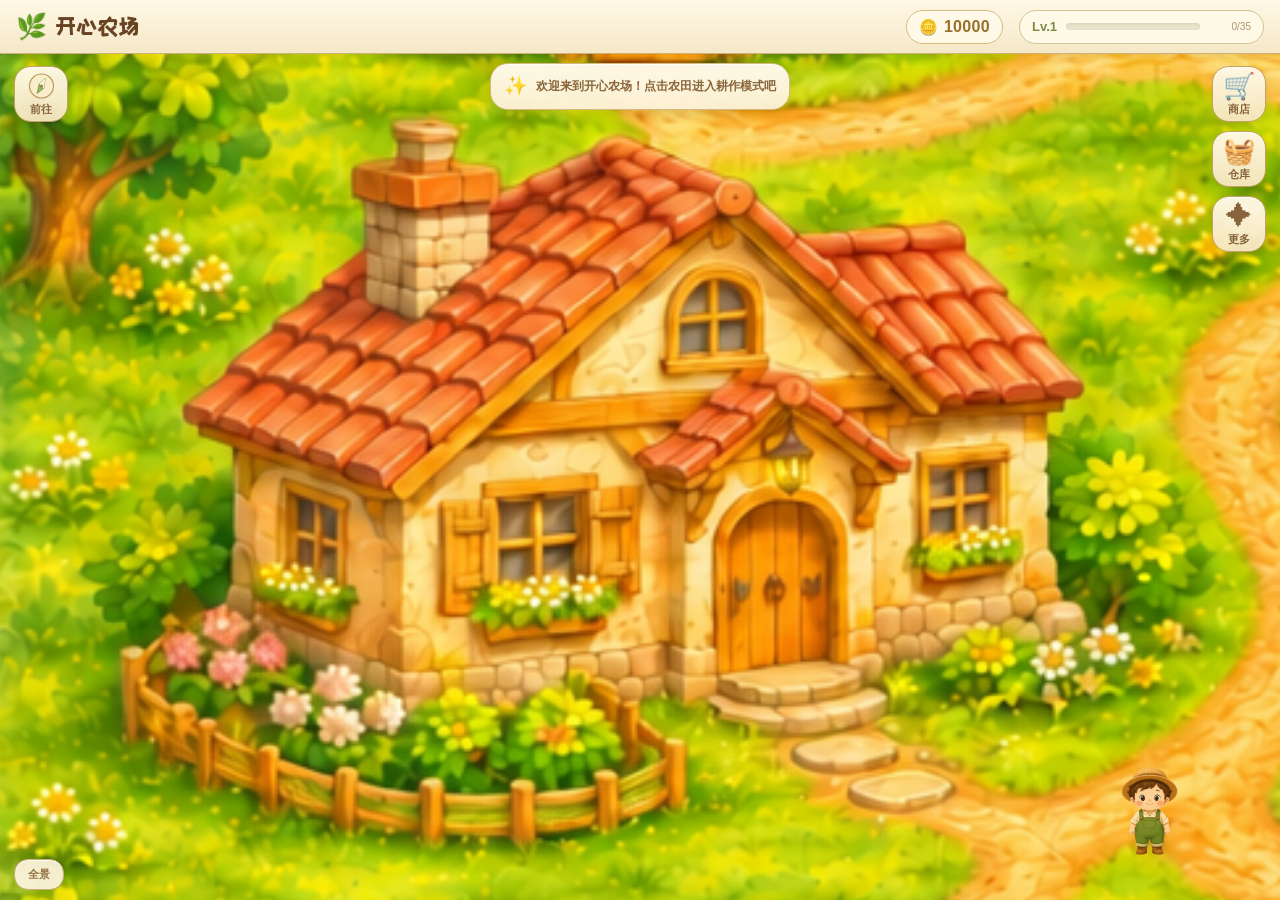
==== preview/storybook/index.html @ 8a4240bd "Add independent storybook farm preview" ====
<!DOCTYPE html>
<html lang="zh-CN">
<head>
  <script>const previewURL=new URL(location.href);previewURL.searchParams.set('scene','storybook');history.replaceState(null,'',previewURL);</script>
  <meta charset="UTF-8">
  <meta name="viewport" content="width=device-width, initial-scale=1, maximum-scale=1, user-scalable=no, viewport-fit=cover">
  <meta name="format-detection" content="telephone=no">
  <meta name="apple-mobile-web-app-capable" content="yes">
  <meta name="apple-mobile-web-app-status-bar-style" content="black-translucent">
  <meta name="description" content="开心农场：种地、收获、卖钱、升级的 H5 小游戏">
  <title>开心农场</title>
  <link rel="icon" href="data:image/svg+xml,%3Csvg xmlns='http://www.w3.org/2000/svg' viewBox='0 0 100 100'%3E%3Ctext y='.9em' font-size='90'%3E🌾%3C/text%3E%3C/svg%3E">
  <link rel="stylesheet" href="https://fonts.googleapis.com/css2?family=ZCOOL+KuaiLe&display=swap">
  <link rel="stylesheet" href="css/style.css">
  <link rel="stylesheet" href="css/natural-dialogs.css">
  <link rel="stylesheet" href="css/natural-commerce.css">
  <link rel="stylesheet" href="css/natural-chrome.css">
</head>
<body>
  <div id="loading-screen" class="loading-screen" role="status" aria-label="农场加载中">
    <div class="loading-sun" aria-hidden="true">☀️</div>
    <div class="loading-card">
      <div class="loading-wheat" aria-hidden="true">🌾</div>
      <h1>开心农场</h1>
      <p>种下小小期待，收获满满快乐</p>
      <div class="loading-track"><div id="loading-progress"></div></div>
      <span>正在唤醒农场…</span>
    </div>
  </div>
  <div id="app" inert aria-hidden="true">
    <header class="hud" role="banner">
      <strong class="hud-title">开心农场</strong>
      <div class="hud-coins" title="金币">
        <span class="coin-icon" aria-hidden="true">🪙</span>
        <span id="hud-coins">0</span>
      </div>
      <div class="hud-xp" title="等级与经验">
        <span id="hud-level">Lv.1</span>
        <div class="xp-bar" aria-hidden="true">
          <div id="hud-xp-fill" class="xp-fill"></div>
        </div>
        <span id="hud-xp-text">0/35</span>
      </div>
    </header>

    <main id="stage" class="stage">
      <canvas id="farm-canvas" width="390" height="520">你的浏览器不支持 Canvas，请换一个现代浏览器。</canvas>
      <div id="seed-tray" class="seed-tray" aria-label="种子托盘"></div>
    </main>

    <nav class="zone-actions" aria-label="区域跳转">
      <button class="zone-jump" data-zone="market" aria-label="前往集市">🧺<span>集市</span></button>
      <button class="zone-jump" data-zone="house" aria-label="前往小屋">🏠<span>小屋</span></button>
      <button class="zone-jump" data-zone="mill" aria-label="前往加工厂">⚙️<span>加工厂</span></button>
      <button class="zone-jump" data-zone="farm" aria-label="前往农田">🌾<span>农田</span></button>
      <button class="zone-jump" data-zone="pond" aria-label="前往鱼塘">🐟<span>鱼塘</span></button>
      <button class="zone-jump" data-zone="pig" aria-label="前往猪圈">🐷<span>猪圈</span></button>
      <button class="zone-jump" data-zone="cow" aria-label="前往牛棚">🐮<span>牛棚</span></button>
      <button class="zone-jump" data-zone="chicken" aria-label="前往鸡舍">🐔<span>鸡舍</span></button>
      <button class="zone-jump" data-zone="sheep" aria-label="前往羊圈">🐑<span>羊圈</span></button>
    </nav>
    <nav class="side-actions" aria-label="农场功能">
      <button type="button" class="tab" data-tab="shop" aria-label="商店">🛒<span>商店</span></button>
      <button type="button" id="warehouse-button" class="tab" data-tab="bag" aria-label="仓库">🎒<span>仓库</span></button>
      <button type="button" class="tab" data-tab="more" aria-label="更多">✨<span>更多</span></button>
    </nav>

    <section id="panel-shop" class="sheet hidden" role="dialog" aria-label="商店">
      <header class="sheet-head">
        <h2>🛒 商店</h2>
        <p>购买种子、幼畜鱼苗和饲料</p>
        <button type="button" class="sheet-close" aria-label="关闭面板">×</button>
      </header>
      <nav class="shop-tabs" aria-label="商店分类"><button data-shop-tab="seeds">种子</button><button data-shop-tab="animals">动物</button><button data-shop-tab="feed">饲料</button></nav>
      <div id="shop-list" class="card-list"></div>
    </section>

    <section id="panel-bag" class="sheet hidden" role="dialog" aria-label="仓库">
      <header class="sheet-head">
        <h2>🎒 仓库</h2>
        <p>保存收获，前往集市交易</p>
        <button type="button" class="sheet-close" aria-label="关闭面板">×</button>
      </header>
      <div class="sheet-body"><p id="bag-empty" class="empty-hint">仓库暂无产品，去农田、围栏或鱼塘收获吧</p>
      <div id="bag-list" class="card-list"></div></div>
    </section>

    <section id="panel-more" class="sheet hidden" role="dialog" aria-label="更多">
      <header class="sheet-head">
        <h2>✨ 更多</h2>
        <p>农场会一点点长大</p>
        <button type="button" class="sheet-close" aria-label="关闭面板">×</button>
      </header>
      <div class="sheet-body"><div class="more-block">
        <h3>怎么玩</h3>
        <ol class="howto">
          <li>在商店购买种子和幼畜，仓库保存收获，集市出售产品。</li>
          <li>点击农田进入耕作模式，再点地块种植或收获；点击田外退出并行走。</li>
          <li>作物按真实时间生长，关掉页面也会继续成熟。</li>
          <li>成熟后点击地块收获，前往集市卖给客人换金币。</li>
          <li>收获获得经验，升级后逐步解锁更多作物。</li>
          <li>购买幼畜或鱼苗，点击对应院落，在面板中放入。</li>
          <li>点击院落气泡里的「喂饲料」，喂食后开始计时，离线继续。</li>
          <li>就绪后在气泡中收获；羊可反复剪毛，小鸡可反复产蛋，每轮重新喂食。「收羊肉」「收鸡肉」会移除对应动物。</li>
          <li>饲料可购买，也可用仓库小麦×2或玉米×1制作。左侧按钮可快捷跳转。</li>
        </ol>
      </div>
      <div class="more-block">
        <h3>即将推出：建筑</h3>
        <ul id="coming-buildings" class="coming-list"></ul>
      </div>
      <div class="more-block">
        <h3>即将推出：交易</h3>
        <p id="coming-trade" class="coming-text"></p>
      </div>
      <div class="more-block danger-block">
        <h3>存档</h3>
        <p class="coming-text">进度会自动保存在本机浏览器中。重新开始会清空当前进度。</p>
        <button type="button" id="btn-reset" class="btn btn-danger">重新开始</button>
        <p id="version-label" class="version">版本 1.0 · MVP</p>
      </div>
      </div>
    </section>

    <div id="panel-animal" class="animal-overlay" hidden role="dialog" aria-modal="true" aria-labelledby="animal-title">
      <section class="animal-panel">
        <header class="animal-head"><h2 id="animal-title"></h2><button id="animal-buy" class="pill-primary">购买</button><button id="btn-close-animal" class="sheet-close" type="button" aria-label="关闭动物面板">×</button><p id="animal-inventory"></p></header>
        <div id="animal-slots"></div>
      </section>
    </div>
    <div id="toasts" class="toasts" aria-live="polite"></div>

    <div id="panel-mill" class="modal hidden" role="dialog" aria-modal="true" aria-label="饲料加工厂">
      <div class="modal-card">
        <header class="mill-head"><h2>⚙️ 饲料加工厂</h2><button type="button" id="btn-close-mill" class="sheet-close" aria-label="关闭加工厂">×</button>
        <p id="mill-inventory"></p></header><div class="mill-body">
        <div class="recipe-row"><div data-recipe="wheat"></div><button type="button" class="pill-primary" data-mill-material="wheat">制作</button></div>
        <div class="recipe-row"><div data-recipe="corn"></div><button type="button" class="pill-primary" data-mill-material="corn">制作</button></div>
        </div>
      </div>
    </div>
    <div id="modal-levelup" class="modal hidden" role="dialog" aria-modal="true" aria-label="升级">
      <div class="modal-card">
        <div class="levelup-emoji" aria-hidden="true">🎉</div>
        <h2>升级啦！</h2>
        <p class="levelup-level">到达 2 级</p>
        <p class="levelup-unlock"></p>
        <button type="button" id="btn-close-levelup" class="btn btn-buy">继续经营</button>
      </div>
    </div>
  </div>
  <script type="module" src="src/main.js"></script>
</body>
</html>
---- preview/storybook/css/style.css ----
:root {
  --ink: #2a2418;
  --ink-soft: #5c5140;
  --paper: #fff8ec;
  --paper-2: #f3e6cf;
  --wood: #c9a06c;
  --leaf: #2f8f46;
  --leaf-dark: #1f6a32;
  --gold: #f0c43c;
  --gold-deep: #c48a14;
  --sky: #7ec8e8;
  --danger: #c44732;
  --shadow: 0 8px 24px rgba(40, 28, 8, 0.18);
  --hud-h: 34px;
  --tray-h: 0px;
  --safe-top: env(safe-area-inset-top, 0px);
  --safe-bottom: env(safe-area-inset-bottom, 0px);
  --font: "Noto Sans CJK SC", "PingFang SC", "Hiragino Sans GB", "Microsoft YaHei", "Noto Sans SC", sans-serif;
}

* {
  box-sizing: border-box;
  -webkit-tap-highlight-color: transparent;
  -webkit-touch-callout: none;
}

html, body {
  margin: 0;
  padding: 0;
  width: 100%;
  height: 100dvh;
  overflow: hidden;
  background: #4a8c36;
  color: var(--ink);
  font-family: var(--font);
  font-size: 16px;
  user-select: none;
  -webkit-user-select: none;
  touch-action: manipulation;
  text-size-adjust: 100%;
  -webkit-text-size-adjust: 100%;
}
#app{
  position: fixed;
  left: 0;
  top: 0;
  display: flex;
  flex-direction: column;
  width: 100vw;
  height: 100dvh;
  margin: 0;
  transform-origin: 0 0;
  background: #5fa145;
  overflow: hidden;
  --safe-top: 0px;
  --safe-bottom: 0px;
  --tray-h: 0px;
}

.hud{
  position: relative;
  z-index: 5;
  display: flex;
  align-items: center;
  justify-content: space-between;
  gap: 12px;
  min-height: var(--hud-h);
  background: linear-gradient(180deg, #246b32 0%, #2f8a40 100%);
  color: #fff;
  box-shadow: 0 4px 12px rgba(0, 0, 0, 0.18);
  flex: 0 0 var(--hud-h);
  padding: 8px 18px;
}


.hud-coins {
  display: flex;
  align-items: center;
  gap: 6px;
  background: rgba(0, 0, 0, 0.18);
  border: 1px solid rgba(255, 220, 120, 0.35);
  border-radius: 999px;
  padding: 4px 12px 4px 6px;
  font-weight: 800;
  font-size: 16px;
  letter-spacing: 0.02em;
}

.coin-icon {
  font-size: 18px;
  filter: drop-shadow(0 1px 0 rgba(0, 0, 0, 0.2));
}
.hud-xp{
  flex: 1;
  display: flex;
  align-items: center;
  gap: 8px;
  min-width: 0;
  max-width: 360px;
}


#hud-level {
  font-weight: 800;
  font-size: 14px;
  white-space: nowrap;
}

.xp-bar {
  flex: 1;
  height: 10px;
  background: rgba(0, 0, 0, 0.28);
  border-radius: 999px;
  overflow: hidden;
  min-width: 48px;
}

.xp-fill {
  height: 100%;
  width: 0%;
  background: linear-gradient(90deg, #ffe56a, #f0c43c);
  border-radius: 999px;
  transition: width 0.25s ease;
}

#hud-xp-text {
  font-size: 11px;
  opacity: 0.92;
  white-space: nowrap;
  min-width: 42px;
  text-align: right;
}
.stage{
  position: relative;
  flex: 1;
  display: flex;
  flex-direction: column;
  min-height: 0;
  background: #6bb24a;
  min-width: 0;
}


.stage.is-dimmed canvas {
  filter: brightness(0.72);
}
#farm-canvas{
  flex: 1;
  min-height: 0;
  height: 0;
  display: block;
  touch-action: none;
  margin-left: 0;
  width: 100%;
}




.tray-hint {
  margin: auto;
  color: #fff4d8;
  font-size: 13px;
  font-weight: 600;
}



.seed-chip:active {
  transform: translateY(1px);
  box-shadow: 0 1px 0 #8a5a28;
}



.seed-emoji {
  font-size: 22px;
  line-height: 1;
}
.seed-name {
  font-size: 12px;
  font-weight: 700;
}
.side-actions{
  position: absolute;
  display: flex;
  flex-direction: column;
  z-index: 6;
  top: calc(var(--hud-h) + 12px);
  right: 14px;
  gap: 10px;
}

.tab{
  appearance: none;
  border-radius: 50%;
  border: 2px solid #fff0c5;
  background: linear-gradient(#fff9df, #e7c58a);
  color: #654323;
  box-shadow: 0 3px 0 #8e6238, 0 5px 12px #355b3533;
  display: flex;
  flex-direction: column;
  align-items: center;
  justify-content: center;
  font: 23px var(--font);
  cursor: pointer;
  width: 52px;
  height: 52px;
}

.tab span {
  font-size: 11px;
  font-weight: 800;
}
.tab.is-active {
  background: transparent;
  color: #ffe47b;
}
.tab:active {
  transform: translateY(2px);
}
.sheet-close {
  float: right;
  width: 40px;
  height: 40px;
  border: 0;
  border-radius: 50%;
  background: #eadbc1;
  color: #654323;
  font-size: 28px;
  cursor: pointer;
}



.sheet.hidden,
.modal.hidden {
  display: none;
}

.sheet-head h2 {
  margin: 0 0 4px;
  font-size: 20px;
}

.sheet-head p {
  margin: 0 0 14px;
  color: var(--ink-soft);
  font-size: 13px;
}
.card-list{
  flex-direction: column;
  gap: 10px;
  display: grid;
  grid-template-columns: repeat(auto-fit, minmax(300px, 1fr));
  align-items: start;
}


.card {
  display: grid;
  grid-template-columns: 52px 1fr auto;
  gap: 10px;
  align-items: center;
  background: #fff4dc;
  border-radius: 16px;
  padding: 10px 12px;
  box-shadow: inset 0 1px 0 #fff8e8, 0 2px 0 #e6d2ae;
  border: 1px solid #e4c58a;
}

.card.is-locked {
  opacity: 0.72;
  filter: grayscale(0.35);
}

.card-emoji {
  width: 52px;
  height: 52px;
  border-radius: 14px;
  background: #f6ead4;
  display: flex;
  align-items: center;
  justify-content: center;
  font-size: 28px;
}

.card-body h3 {
  margin: 0 0 4px;
  font-size: 16px;
}

.card-body .meta,
.card-body .owned,
.card-body .lock {
  margin: 0;
  font-size: 12px;
  color: var(--ink-soft);
  line-height: 1.4;
}

.card-body .lock {
  color: var(--danger);
  margin-top: 2px;
}

.btn {
  appearance: none;
  border: 0;
  font-family: inherit;
  font-weight: 800;
  font-size: 13px;
  border-radius: 999px;
  padding: 8px 14px;
  cursor: pointer;
  color: #fff;
}

.btn:disabled {
  cursor: not-allowed;
  opacity: 0.55;
}

.btn-buy {
  background: var(--leaf);
  box-shadow: 0 2px 0 var(--leaf-dark);
}

.btn-buy:active:not(:disabled) {
  transform: translateY(1px);
  box-shadow: 0 1px 0 var(--leaf-dark);
}

.btn-col {
  display: flex;
  flex-direction: column;
  gap: 6px;
}

.btn-sell {
  background: #d9892a;
  box-shadow: 0 2px 0 #a8651c;
}

.btn-sell-all {
  background: var(--leaf);
  box-shadow: 0 2px 0 var(--leaf-dark);
}

.btn-danger {
  background: var(--danger);
  box-shadow: 0 2px 0 #8a2e20;
  padding: 10px 18px;
}

.empty-hint {
  text-align: center;
  color: var(--ink-soft);
  padding: 24px 8px;
}

.more-block {
  background: #fff;
  border-radius: 16px;
  padding: 14px;
  margin-bottom: 12px;
  border: 1px solid #f0e0c4;
}

.more-block h3 {
  margin: 0 0 8px;
  font-size: 15px;
}

.howto {
  margin: 0;
  padding-left: 18px;
  color: var(--ink-soft);
  font-size: 13px;
  line-height: 1.65;
}

.coming-list {
  list-style: none;
  margin: 0;
  padding: 0;
  display: flex;
  flex-direction: column;
  gap: 8px;
}

.coming-list li {
  display: flex;
  gap: 10px;
  align-items: flex-start;
  font-size: 13px;
}

.coming-list li span {
  font-size: 22px;
  width: 32px;
  text-align: center;
}

.coming-list small,
.coming-text {
  display: block;
  color: var(--ink-soft);
  font-size: 12px;
  line-height: 1.5;
}

.coming-list strong {
  display: block;
  font-size: 13px;
}

.version {
  margin: 10px 0 0;
  font-size: 11px;
  color: #8a7b66;
}

.modal {
  position: absolute;
  inset: 0;
  z-index: 30;
  background: rgba(20, 16, 8, 0.46);
  display: flex;
  align-items: center;
  justify-content: center;
  padding: 24px;
}

.modal-card {
  background: var(--paper);
  border-radius: 22px;
  padding: 24px 20px 20px;
  width: min(320px, 100%);
  text-align: center;
  box-shadow: var(--shadow);
}

.levelup-emoji {
  font-size: 42px;
}
.modal-card h2 {
  margin: 8px 0 4px;
}
.levelup-level {
  margin: 0;
  font-weight: 800;
  color: var(--leaf-dark);
}
.levelup-unlock {
  margin: 8px 0 16px;
  color: var(--ink-soft);
  font-size: 13px;
}
.modal-card .btn {
  width: 100%;
  padding: 12px;
  font-size: 15px;
}

/* 木质托盘与奶油色种子槽 */



.seed-chip.is-empty {
  background: linear-gradient(#dfc79f, #c9ac7f);
  border-color: #b88d59;
}
.seed-chip.is-empty .seed-emoji {
  opacity: .48;
  filter: grayscale(.5);
}
.toasts{
  position: absolute;
  z-index: 20;
  display: flex;
  flex-direction: column;
  align-items: center;
  gap: 8px;
  pointer-events: none;
  padding: 0;
  top: calc(var(--hud-h) + 12px);
  right: 100px;
  left: 110px;
}

.toast {
  opacity: 0;
  transition: opacity .2s ease, transform .2s ease;
  font-size: 13px;
  font-weight: 600;
  text-align: center;
  display: flex;
  align-items: center;
  gap: 8px;
  max-width: 100%;
  border: 2px solid #d2a56b;
  border-radius: 12px;
  background: linear-gradient(#fff9e6, #f4dfb4);
  color: #654323;
  padding: 10px 12px;
  line-height: 1.5;
  box-shadow: inset 0 1px #fff, 0 3px 0 #956638, 0 5px 14px #4d482833;
  transform: translateY(-12px) scale(.96);
}
.toast-icon {
  font-size: 21px;
  flex-shrink: 0;
}
.toast.show {
  opacity: 1;
  transform: translateY(0) scale(1);
}
#app[aria-hidden="true"] {
  visibility: hidden;
}
.loading-screen {
  position: fixed;
  inset: 0;
  z-index: 1000;
  display: flex;
  align-items: center;
  justify-content: center;
  overflow: hidden;
  background: radial-gradient(ellipse at 50% 35%, #d7e9ab, #89b86a);
  color: #704a28;
  transition: opacity .32s ease;
}
.loading-screen::after {
  content: '';
  position: absolute;
  width: 140%;
  height: 35%;
  bottom: -12%;
  border-radius: 50%;
  background: #6e9e54;
}
.loading-sun {
  position: absolute;
  top: 12%;
  right: 18%;
  font-size: 64px;
}
.loading-card {
  z-index: 1;
  width: min(290px, 80vw);
  padding: 28px 24px;
  text-align: center;
  border: 3px solid #e3bf83;
  border-radius: 28px;
  background: linear-gradient(#fff9df, #efdab2);
  box-shadow: 0 6px 0 #a37744, 0 18px 36px #4a673433;
}
.loading-wheat {
  font-size: 64px;
}
.loading-card h1 {
  margin: 12px 0;
  font-size: 32px;
}
.loading-card p {
  font-size: 12px;
  margin-bottom: 24px;
}
.loading-card > span {
  font-size: 12px;
}
.loading-track {
  height: 14px;
  border: 2px solid #ba955f;
  border-radius: 20px;
  background: #d5bb8e;
  overflow: hidden;
  margin-bottom: 12px;
}
#loading-progress {
  width: 0%;
  height: 100%;
  border-radius: inherit;
  background: linear-gradient(#c7dc76, #83ad4d);
  transition: width .12s linear;
}
.loading-screen.is-leaving {
  opacity: 0;
  pointer-events: none;
}
.seed-tray{
  position: absolute;
  left: 0;
  right: 0;
  bottom: 0;
  z-index: 4;
  display: flex;
  align-items: stretch;
  -webkit-overflow-scrolling: touch;
  flex-shrink: 0;
  border-top: 4px solid #f0ce92;
  background: repeating-linear-gradient(3deg, transparent 0 23px, #85542d22 24px 25px), linear-gradient(#c99659, #a76c39);
  box-shadow: inset 0 2px #81502d, 0 -4px 16px #4f482833;
  scrollbar-width: thin;
  scrollbar-color: #f4d8a2 #a76c39;
  height: var(--tray-h);
  min-height: 0;
  padding: 0 16px;
  border: 0;
  gap: 12px;
  overflow-x: auto;
  overflow-y: hidden;
  touch-action: pan-x;
  transition: height .22s ease;
  visibility: hidden;
}

.seed-chip{
  appearance: none;
  border-radius: 14px;
  padding: 6px 10px;
  min-width: 86px;
  display: flex;
  flex-direction: column;
  align-items: center;
  justify-content: center;
  gap: 1px;
  font-family: inherit;
  cursor: pointer;
  border: 2px solid #e7c28c;
  background: linear-gradient(#fff9e6, #f1ddb7);
  color: #654323;
  box-shadow: 0 3px 0 #77502e, inset 0 1px #fff;
  flex-basis: 100px;
  flex: 0 0 100px;
  min-height: 64px;
}


.seed-chip.is-selected {
  transform: scale(1.06);
  border-color: #fff1a0;
  background: linear-gradient(#fff8c7, #f5d47f);
  box-shadow: 0 3px 0 #80572b, 0 0 0 2px #b48036;
}

.seed-count {
  font-size: 11px;
  color: #765632;
}
.sheet{
  position: absolute;
  z-index: 8;
  background: var(--paper);
  box-shadow: var(--shadow);
  overflow: auto;
  -webkit-overflow-scrolling: touch;
  border-radius: 20px;
  top: calc(var(--hud-h) + 8px);
  right: 84px;
  padding: 12px 16px;
  left: 64px;
  bottom: 8px;
}

@media (prefers-reduced-motion: reduce) { .toast, .loading-screen, #loading-progress {
  transition-duration: .01s;
} }
#app[data-rotated="true"] {
  transform: rotate(90deg);
}
.seed-chip.is-locked {
  opacity: .6;
  filter: grayscale(.5);
  cursor: default;
}
@media (max-height: 350px) and (orientation: landscape) {
  .side-actions {
  gap: 6px;
  top: calc(var(--hud-h) + 6px);
}
  .tab {
  width: 44px;
  height: 44px;
  font-size: 19px;
}
}
.zone-actions {
  position: absolute;
  left: 7px;
  top: calc(var(--hud-h) + 8px);
  bottom: calc(var(--tray-h) + 6px);
  display: flex;
  flex-direction: column;
  justify-content: flex-start;
  gap: 2px;
  overflow-y: auto;
  z-index: 6;
}
.zone-jump {
  width: 32px;
  height: 32px;
  min-height: 32px;
  padding: 0;
  flex-shrink: 0;
  border: 2px solid #fff0c5;
  border-radius: 50%;
  background: linear-gradient(#fff9df,#dfb77c);
  color: #654323;
  box-shadow: 0 3px #8e6238;
  font-size: 14px;
  cursor: pointer;
  display: flex;
  flex-direction: column;
  justify-content: center;
  align-items: center;
}
.zone-jump span {
  font: 800 8px var(--font);
  white-space: nowrap;
}
.shop-section {
  grid-column: 1/-1;
  margin: 8px 0 0;
  color: #79502d;
}


.hud-title{
  font-family: "ZCOOL KuaiLe", "KaiTi", "STKaiti", var(--font);
  font-size: 25px;
  white-space: nowrap;
  color: #fff1bb;
  text-shadow: 0 2px #185428;
  flex-shrink: 0;
}

#app.tray-open{
  --tray-h: 88px;
}

#app.tray-open .seed-tray{
  padding: 8px 16px 10px;
  visibility: visible;
}

.tab{
  border: 0;
  border-radius: 0;
  background: transparent;
  box-shadow: none;
  color: #fffbe3;
  filter: drop-shadow(0 2px 2px #3f583c);
  text-shadow: 0 1px 3px #345029;
  min-height: 36px;
}

.zone-actions, .side-actions{
  background: transparent;
}

.chrome-hidden .zone-actions, .chrome-hidden .side-actions{
  visibility: hidden;
  pointer-events: none;
}

.zone-jump:active, .tab:active{
  transform: translateY(2px) scale(.95);
}

/* The mill uses the existing parchment modal, with room for short screens. */
#panel-mill .modal-card { max-height: 100%; overflow-y: auto; padding: 12px 20px; }
#panel-mill p { margin: 8px 0; font-size: 13px; }
#panel-mill .btn { padding: 8px; }
#btn-close-mill { margin-top: 10px; }
.mill-open .toasts { z-index: 31; }

#panel-mill .btn-buy:disabled { opacity: 0.42; background: #c5d4b3; box-shadow: none; }

.hud { padding: 3px 12px; gap: 10px; }
.hud-title { font-size: 19px; }
.hud-coins { padding: 2px 8px; font-size: 13px; }
.coin-icon { font-size: 15px; }
#hud-level { font-size: 12px; }
.xp-bar { height: 7px; }
#hud-xp-text { font-size: 10px; }
.seed-tray { left: 50%; right: auto; transform: translateX(-50%); width: min(calc(100% - 148px), 680px); border-radius: 12px 12px 0 0; align-items: center; }
#app.tray-open { --tray-h: 72px; }
#app.tray-open .seed-tray { padding: 5px 10px; gap: 8px; }
.seed-chip { min-height: 56px; flex: 0 0 70px; min-width: 70px; padding: 3px 6px; }
.animal-overlay { position: absolute; inset: 0; z-index: 25; background: #25351d88; display: flex; align-items: center; justify-content: center; padding: 6px 56px; }
.animal-overlay[hidden] { display: none; }
@font-face { font-family: FarmSign; src: url('../assets/fonts/sign-serif.woff2') format('woff2'); font-weight: 700; font-display: block; }
.animal-overlay:not([hidden]) ~ .toasts { z-index: 31; }
.seed-tray { justify-content: safe center; text-align: center; color: #fff6de; font-weight: 700; font-size: 14px; }
.zone-jump { height: 30px; min-height: 30px; }
.zone-actions { bottom: 5px; }
.animal-panel, #panel-mill .modal-card { position: relative; box-sizing: border-box; max-height: 100%; overflow: auto; border: 7px solid #946032; border-radius: 17px; background: linear-gradient(#fff3d2,#e8c998); padding: 10px 14px; color: #654323; box-shadow: inset 0 0 0 2px #d3a05e,0 6px 20px #263c2366; }
.animal-panel { width: min(700px,100%); }
.animal-panel h2, #panel-mill h2 { margin: 0 24px 6px; font-size: 18px; }
#animal-inventory, #mill-inventory { display: flex; flex-wrap: wrap; justify-content: center; gap: 12px; font-size: 12px; margin: 4px 0 8px; }
#animal-slots { display: grid; grid-template-columns: repeat(4,minmax(0,1fr)); gap: 8px; }
.animal-slot { text-align: center; border: 0; border-radius: 13px; background: linear-gradient(145deg,#fff9e9,#f5e4bf); box-shadow: 0 2px 5px #865c2925,inset 0 1px #fffdf4; padding: 7px 5px; min-width: 0; }
.animal-slot p { margin: 4px 0; font-size: 12px; }
.animal-slot small { display: block; font-size: 10px; margin: 5px 0; }
.animal-slot.is-locked { color: #a18a63; display: flex; flex-direction: column; justify-content: center; background: linear-gradient(145deg,#efe4cc,#e2d2b0); box-shadow: inset 0 0 0 1px #d9c7a2; }
.empty-cue { color: #ae9367; padding-top: 20px; }
.slot-sprite { width: 78px; height: 64px; object-fit: contain; display: block; margin: auto; }
.item-count { display: inline-flex; align-items: center; gap: 3px; white-space: nowrap; font-size: 12px; }
.item-count img { width: 23px; height: 23px; object-fit: contain; }
.slot-output { margin: 4px 0; }
.state-pill { display: inline-block; border-radius: 20px; padding: 3px 7px; font-size: 10px; white-space: nowrap; }
.state-pill.hungry { background: #efd1b9; color: #a35335; }
.state-pill.growing { background: #dce8c7; color: #557044; }
.state-pill.ready, .generous-badge { background: #ffe4a0; color: #946418; }
.growth-track { height: 8px; border-radius: 9px; overflow: hidden; background: #d9ccaa; margin: 5px 5px; }
.growth-track > div { height: 100%; border-radius: inherit; background: linear-gradient(90deg,#a4ca6c,#609c46); }
.pill-primary, .pill-secondary { display: inline-block; width: auto; border-radius: 24px; padding: 6px 12px; margin: 2px; font: 700 12px var(--font); cursor: pointer; }
.pill-primary { border: 0; background: linear-gradient(#7bb64a,#5a9a32); color: white; box-shadow: 0 2px 3px #4d70252b; }
.pill-secondary { border: 1px solid #c6a67a; background: #fff3d5; color: #86643e; }
.pill-primary:disabled, .pill-secondary:disabled { opacity: .38; filter: saturate(.35); box-shadow: none; cursor: default; }
/* Two complete livestock rows within the 390px landscape app. */
.animal-panel { padding: 6px 12px; }
.animal-panel h2 { line-height: 26px; margin-bottom: 2px; }
#animal-inventory { line-height: 24px; margin: 0 0 6px; }
#animal-slots:not(.market-slots) { grid-auto-rows: 140px; }
#animal-slots:not(.market-slots) .animal-slot { padding: 5px; line-height: 16px; }
#animal-slots:not(.market-slots) .slot-sprite { width: 72px; height: 54px; }
#animal-slots:not(.market-slots) .state-pill { display: table; margin: 0 auto; padding: 1px 7px; line-height: 16px; }
#animal-slots:not(.market-slots) .growth-track { height: 5px; margin: 2px 5px; }
#animal-slots:not(.market-slots) .slot-output { height: 22px; margin: 1px 0; line-height: 22px; }
.slot-output .item-count { vertical-align: top; line-height: 22px; }
.slot-output .item-count img { width: 20px; height: 20px; }
#animal-slots:not(.market-slots) button { padding: 3px 10px; margin: 1px 2px; line-height: 18px; vertical-align: top; }
#animal-slots:not(.market-slots) small { margin: 3px 0; line-height: 14px; }
#animal-slots:not(.market-slots) .empty-cue { padding-top: 16px; }
#animal-slots:not(.market-slots) .is-locked { display: grid; align-content: center; justify-items: center; gap: 4px; }
#animal-slots:not(.market-slots) .is-locked p { margin: 0; line-height: 20px; }
#animal-slots:not(.market-slots) .is-locked p:first-child { font-size: 24px; line-height: 30px; opacity: .65; }
#animal-slots.market-slots { grid-template-columns: repeat(3,minmax(0,1fr)); }
.customer-card { display: flex; flex-direction: column; align-items: center; overflow: visible; }
.customer-sprite { height: 150px; width: auto; max-width: 100%; object-fit: contain; display: block; margin: 6px auto 0; background: transparent; }
.speech-bubble { position: relative; padding: 8px 14px; border-radius: 14px; background: #fffaf0; box-shadow: 0 2px 5px #9d75442a; margin-bottom: 5px; }
.speech-bubble::after { content: ''; position: absolute; bottom: -7px; left: 45%; border: 7px solid transparent; border-top-color: #fffaf0; }
.generous-badge { display: block; border-radius: 20px; font-size: 11px; padding: 3px 7px; margin-bottom: 4px; }
#panel-mill .modal-card { width: min(420px,100%); }
.recipe-row, .recipe-row > div { display: flex; align-items: center; justify-content: space-between; gap: 12px; }
.recipe-row { border-radius: 12px; background: #fff5de; padding: 12px; margin: 8px 0; }
#btn-close-mill { margin-top: 8px; }
/* v14.1: shared parchment popup chrome. */
.sheet { display:flex; flex-direction:column; overflow:hidden; border:5px solid #946032; background:linear-gradient(#fff3d2,#e8c998); }
.sheet-head, .animal-head, .mill-head {
  flex:none; display:grid; grid-template-columns:1fr auto auto; align-items:center;
  column-gap:8px; row-gap:0; position:relative; min-height:36px; padding:0 0 4px;
}
.sheet-head h2, .animal-head h2, .mill-head h2 {
  grid-column:1; grid-row:1; margin:0; font-size:18px; line-height:28px; font-weight:700;
}
.sheet-head p, .animal-head p, .mill-head p, #animal-inventory, #mill-inventory {
  grid-column:1 / -1; grid-row:2; margin:0 0 2px; font-size:12px; line-height:18px;
}
.sheet-head .sheet-close, .animal-head .sheet-close, .mill-head .sheet-close {
  grid-column:3; grid-row:1; position:static; float:none; justify-self:end; margin:0;
}
#animal-buy { grid-column:2; grid-row:1; position:static; justify-self:end; align-self:center; padding:3px 12px; margin:0; }
#animal-buy[hidden] { display:none !important; }
.sheet-body,#shop-list { flex:1; min-height:0; overflow-y:auto; overscroll-behavior:contain; }
.shop-tabs { display:flex; gap:8px; flex:none; padding:2px 0 8px; }
.shop-tabs button { flex:1; border:1px solid #b68b50; border-radius:12px; background:#f8e4b7; color:#654323; padding:6px; }
.shop-tabs button[aria-selected="true"] { background:#cf9b53; color:#fff7e4; box-shadow:inset 0 1px 3px #7c512a55; }
.animal-panel,#panel-mill .modal-card { display:flex; flex-direction:column; overflow:hidden; }
#animal-slots,.mill-body { min-height:0; overflow-y:auto; }
#animal-slots:not(.market-slots) .animal-slot { position:relative; display:flex; flex-direction:column; align-items:center; }
.slot-actions { margin-top:auto; display:flex; align-items:center; justify-content:center; min-height:26px; flex:none; width:100%; }
#animal-slots:not(.market-slots) .slot-actions button { padding:3px 8px; }
.stock-picker { position:absolute; inset:4px; background:#fff0cd; z-index:2; display:flex; flex-direction:column; justify-content:center; gap:4px; }
#animal-slots.market-slots { display:flex; overflow-x:auto; overflow-y:hidden; touch-action:pan-x; gap:12px; padding:4px 2px 10px; }
.customer-card { position:relative; flex:0 0 174px; height:264px; box-sizing:border-box; }
.customer-card .speech-bubble { height:62px; box-sizing:border-box; width:100%; flex:none; white-space:nowrap; }
.customer-sprite { height:142px; width:130px; margin:4px auto; flex:none; }
.customer-card > button { margin-top:auto; }
.customer-card .generous-badge { position:absolute; top:122px; right:0; color:#825019; background:#ffe2a4; }
.toast { pointer-events:auto; }
.toast button { flex:none; border:1px solid #ad7c45; background:#f8dfaa; color:#654323; border-radius:9px; padding:6px 10px; }
#panel-mill .modal-card { max-height:100%; }
#animal-slots:not(.market-slots) .growth-track { width:calc(100% - 10px); flex:none; }
#animal-slots:not(.market-slots) .slot-sprite { flex:none; margin:0 auto; }
#animal-slots:not(.market-slots) .slot-output { flex:none; display:flex; align-items:center; justify-content:center; gap:4px; flex-wrap:wrap; }
.shop-tabs button[aria-selected="true"] { background:#cf9b53; color:#fff7e4; box-shadow:inset 0 1px 3px #7c512a55; }
.customer-card .speech-bubble > div { height:24px; overflow:hidden; text-overflow:ellipsis; white-space:nowrap; }
.card-action { justify-self:end; align-self:center; min-width:68px; padding:5px 12px; border-radius:999px; }
.price-row { display:flex; align-items:center; gap:12px; }
.meta-sep { color:#7a6550; }
.coin-price { display:inline-flex; align-items:center; gap:4px; font-weight:700; color:#7a4e1e; }
.coin-price .coin-icon { font-size:14px; line-height:1; }
.item-count { display:inline-flex; align-items:center; gap:3px; margin:0; padding:1px 7px 1px 3px; border-radius:11px; background:#fff6e4; vertical-align:middle; }
.item-count img { width:20px; height:20px; display:block; }
.item-count .item-emoji { font-size:16px; line-height:20px; }
.item-count .item-qty { font-weight:700; font-size:12px; color:#5c3a1c; line-height:20px; }
#animal-inventory, #mill-inventory { display:flex; flex-wrap:wrap; align-items:center; gap:6px; }
#animal-slots:not(.market-slots) .slot-output .item-count { background:#fff8ea; }
#btn-close-mill { margin-top:0; }

/* Map checkpoint chrome; the formal popup redesign follows map approval. */
.storybook .hud{background:linear-gradient(#fff5dc,#f3dfb5);color:#674323;box-shadow:0 2px 8px #49351c26}
.storybook .hud-title{color:#674323;text-shadow:none}
.storybook .hud-coins{background:#fff8e5;color:#674323;border-color:#c4a16b}
.storybook .zone-jump{width:42px;height:38px;min-height:38px;border-radius:12px;box-shadow:0 2px 3px #6d4e2333}
.storybook .zone-jump span{font-size:10px}
.storybook .tab{color:#654323;text-shadow:none;background:#fff0cce8;border:1px solid #bf955a;border-radius:14px;filter:none;margin-bottom:6px}
.world-review-controls{position:absolute;left:50%;transform:translateX(-50%);bottom:12px;z-index:7;display:flex;gap:7px}
.world-review-controls button{border:1px solid #ad8147;border-radius:14px;background:#fff1d0ed;color:#674323;font:700 12px var(--font);padding:8px 12px;min-height:36px;cursor:pointer}
.world-review-controls button[aria-pressed=true]{background:#dbeaaf;border-color:#769750}
.storybook.chrome-hidden .world-review-controls{visibility:hidden}
.storybook .seed-tray{position:relative;left:auto;right:auto;transform:none;align-self:center;margin:0 auto}
.storybook.tray-open .world-review-controls{display:none}
---- preview/storybook/css/natural-dialogs.css ----
/* The reviewed dialog skin is scoped to the new-world build. */
.storybook .animal-overlay.natural-dialog{padding:18px 28px;background:#20311e8c;backdrop-filter:blur(2px)}
.natural-dialog .animal-panel{position:relative;width:min(1080px,100%);height:min(510px,100%);max-height:100%;border:2px solid #bb8748;border-radius:25px;padding:16px 22px 12px;background:linear-gradient(110deg,#fff8e7,#fff2d7 65%,#f9e7c1);color:#694326;box-shadow:inset 0 0 0 5px #efce96,inset 0 0 0 7px #fff2d5,0 12px 45px #17271355;overflow:hidden}
.natural-dialog .animal-panel::before{content:"";position:absolute;inset:8px;border:1px solid #dbb57c;border-radius:17px;pointer-events:none}
.natural-dialog .animal-panel::after,.natural-confirm-card::after{content:"";position:absolute;bottom:7px;right:9px;width:37px;height:32px;pointer-events:none;background:url("data:image/svg+xml,%3Csvg xmlns='http://www.w3.org/2000/svg' viewBox='0 0 48 40'%3E%3Cpath d='M8 35Q3 15 19 25Q26 3 31 21Q47 20 37 32' fill='%239bb960' stroke='%23748e40' stroke-width='1'/%3E%3Cg fill='%23fff9e4' stroke='%23e5cf9b' stroke-width='.6'%3E%3Cellipse cx='25' cy='17' rx='5' ry='8'/%3E%3Cellipse cx='25' cy='31' rx='5' ry='8'/%3E%3Cellipse cx='18' cy='24' rx='8' ry='5'/%3E%3Cellipse cx='32' cy='24' rx='8' ry='5'/%3E%3C/g%3E%3Ccircle cx='25' cy='24' r='5' fill='%23e9b957'/%3E%3C/svg%3E") center/contain no-repeat}
.natural-dialog .animal-head{display:grid;grid-template-columns:minmax(0,1fr) auto auto auto;gap:12px;align-items:center;min-height:70px;padding:0 0 12px;border-bottom:1px solid #dfc394;margin:0 2px 14px;flex:none}
.natural-dialog .animal-head h2{grid-column:1;grid-row:1;display:flex;align-items:center;gap:13px;margin:0;font-size:27px;line-height:1.25;color:#6b401e;white-space:nowrap}
.natural-dialog .animal-head h2>img{width:53px;height:64px;object-fit:contain}
.natural-dialog .animal-head h2 small{display:block;font-size:13px;line-height:1.5;color:#94704c;margin-top:3px;font-weight:500;white-space:normal}
.natural-heading-icon{font-size:43px;line-height:1;width:56px;text-align:center}
.natural-dialog #animal-inventory{grid-column:2;grid-row:1;display:flex;align-items:center;gap:7px;border:1px solid #dab880;background:#fff7e2;border-radius:20px;padding:6px 12px;margin:0;font-size:13px;white-space:nowrap;color:#775130}
.natural-dialog #animal-inventory[hidden],.natural-dialog [hidden]{display:none!important}
.natural-dialog #animal-inventory .item-count{background:transparent;padding:0}
.natural-dialog #animal-inventory .item-count img{width:27px;height:27px}
.natural-dialog #animal-inventory .item-qty{font-size:17px}
.natural-dialog #animal-buy{grid-column:3;grid-row:1;padding:7px 15px;border:1px solid #bfa06d;border-radius:17px;background:#fff4d9;color:#7a5534;box-shadow:none;margin:0;font-size:13px;min-height:37px}
.natural-dialog #btn-close-animal,.natural-close{grid-column:4;grid-row:1;display:grid;place-items:center;width:43px;height:43px;min-width:43px;border:1px solid #b58b53;border-radius:13px;background:linear-gradient(#fff4d6,#f0cf94);box-shadow:inset 0 1px #fff9e9,0 2px 2px #865a2420;font-size:30px;color:#76502c;line-height:1;padding:0;margin:0;cursor:pointer}
.natural-dialog #animal-slots{display:flex;align-items:stretch;gap:14px;padding:2px 2px 10px;overflow-x:auto;overflow-y:hidden;scroll-snap-type:x proximity;touch-action:pan-x;scrollbar-width:thin;scrollbar-color:#cdb17b transparent;flex:1;min-height:0}
.natural-dialog #animal-slots>.natural-card{position:relative;display:flex;flex-direction:column;align-items:stretch;flex:0 0 calc((100% - 28px)/3);min-width:0;height:auto;min-height:0;border:1px solid #ddbd8c;border-radius:20px;padding:14px 15px 10px;background:linear-gradient(135deg,#fffbee,#fff4dd);box-shadow:inset 0 1px #fffef7,0 2px 2px #b3884220;scroll-snap-align:start;text-align:center;overflow:hidden;color:#6b4526}
.natural-card-top{display:flex;justify-content:space-between;align-items:center;gap:5px;min-height:24px;flex:none}
.slot-number{font-size:11px;color:#aa8966;white-space:nowrap}
.natural-state{display:inline-flex;align-items:center;justify-content:center;border-radius:14px;min-height:25px;padding:3px 11px;font-size:12px;font-weight:650;white-space:nowrap;border:1px solid transparent}
.natural-state.ready{background:#e0edbe;color:#567832;border-color:#b6cc86}
.natural-state.growing{background:#edf0d8;color:#788352;border-color:#d8dfb8}
.natural-state.hungry{background:#fff0c6;color:#ab762f;border-color:#edcd85}
.natural-state.empty{background:#f1e7d1;color:#9d8664}
.animal-portrait{display:flex;align-items:center;justify-content:center;flex:1;min-height:76px;max-height:145px;padding:6px 0}
.animal-portrait img{display:block;width:96px;height:116px;max-height:100%;object-fit:contain;filter:drop-shadow(0 5px 3px #957b3420)}
.natural-production{display:flex;align-items:center;justify-content:center;gap:10px;min-height:48px;flex:none;font-size:18px}
.natural-item-art{display:inline-flex;align-items:center;justify-content:center;flex:none;width:46px;height:46px;font-size:33px}
.natural-item-art img{display:block;max-width:100%;max-height:100%;object-fit:contain}
.natural-production.growing{flex-direction:column;gap:7px;font-size:16px;font-weight:650}
.natural-output{display:inline-flex;align-items:center;justify-content:center;gap:8px;white-space:nowrap}
.natural-production.multiple{gap:10px;font-size:15px}
.natural-production.multiple .natural-item-art{width:32px;height:32px;font-size:25px}
.natural-release-note{font-size:11px;line-height:1.5;color:#a58b68;min-height:30px;margin:4px 0 0;display:flex;align-items:center;justify-content:center}
.natural-fish-card .animal-portrait{position:relative;flex-direction:column;gap:2px;background:radial-gradient(ellipse at center,#dceee14d,transparent 70%)}
.natural-fish-card .animal-portrait img{width:110px;height:88px}
.natural-species{font-size:12px;color:#899573}
.natural-stock-picker{position:absolute;inset:auto 10px 48px;padding:10px;background:#fff5df;border:1px solid #d3a458;border-radius:14px;box-shadow:0 4px 12px #6e4e1d26;z-index:2;text-align:left}
.natural-stock-picker>strong{display:block;font-size:13px;margin-bottom:5px;color:#885f34}
.natural-stock-picker>button{display:flex;align-items:center;gap:7px;width:100%;min-height:36px;padding:3px 5px;border:0;border-radius:8px;background:transparent;font:600 13px var(--font);color:#785530;cursor:pointer}
.natural-stock-picker>button:hover:not(:disabled){background:#f3e3bf}
.natural-stock-picker>button:disabled{opacity:.45;cursor:default}
.natural-stock-picker img{width:37px;height:28px;object-fit:contain}
.natural-stock-picker small{margin-left:auto;color:#a2865d}
.natural-progress{height:9px;border:1px solid #c7bb92;background:#e7e1cc;border-radius:20px;width:83%;overflow:hidden}
.natural-progress i{display:block;height:100%;border-radius:inherit;background:linear-gradient(#b4d474,#89b448)}
.natural-dialog .natural-card-action{display:flex;align-items:center;justify-content:center;min-height:45px;margin-top:auto;padding-top:8px;flex:none}
.natural-primary,.natural-secondary,.natural-amber{appearance:none;font:700 17px var(--font);min-height:43px;border-radius:19px;padding:8px 18px;cursor:pointer;line-height:1.25}
.natural-primary{width:100%;border:1px solid #6b932f;background:linear-gradient(#a8ca62,#82ac3e);box-shadow:inset 0 1px #d9edac,0 2px 1px #a4a66a33;color:#fffef0;text-shadow:0 1px #6f9633}
.natural-primary:active:not(:disabled),.natural-amber:active{transform:translateY(1px)}
.natural-primary:disabled{background:#eee3c9;color:#ac9472;border-color:#d3bd97;box-shadow:inset 0 1px #fff6e6;text-shadow:none;cursor:default}
.natural-wait{font-size:14px;color:#ad9875;padding:9px}
.natural-other{align-self:flex-end;display:flex;gap:8px;align-items:center;justify-content:center;font:600 12px var(--font);color:#9b7955;min-height:30px;margin:4px -3px -3px 0;padding:3px 7px;border:0;background:transparent;cursor:pointer}
.natural-other[aria-expanded=true]{color:#946021}
.natural-other span{font-size:20px;line-height:12px;letter-spacing:1px}
.natural-more-menu{position:absolute;bottom:37px;left:10px;right:10px;padding:11px 12px;background:#fff1d2;border:1px solid #d3a458;border-radius:13px;box-shadow:0 4px 12px #6e4e1d26;text-align:left;z-index:2}
.natural-more-menu>button{display:flex;align-items:center;justify-content:space-between;width:100%;min-height:36px;background:transparent;border:0;padding:0;font:700 16px var(--font);color:#9d642b;cursor:pointer}
.natural-dialog .natural-more-menu p{font-size:11px;line-height:1.5;margin:3px 0 0;color:#ad8554}
.empty-portrait{display:grid;place-items:center;align-self:center;width:74px;height:74px;margin:24px auto 12px;border-radius:50%;border:1px dashed #d6c3a0;background:#f9efd9;color:#c6ad82;font-size:36px}
.natural-dialog .natural-empty h3,.natural-dialog .natural-locked h3{font-size:16px;margin:4px 0 8px}
.natural-dialog .natural-empty p,.natural-dialog .natural-locked p{font-size:12px;color:#aa8e68;line-height:1.5;margin:3px 0 12px}
.natural-dialog #animal-slots>.natural-locked{background:#f3ead5;color:#ac9678;box-shadow:none}
.natural-dialog-footer{display:flex;justify-content:space-between;align-items:center;gap:10px;font-size:11px;color:#a08560;padding:8px 5px 0;min-height:25px;flex:none;line-height:1.4}
.natural-dialog #animal-slots>.natural-customer{padding:14px 16px 16px}
.natural-customer-head{display:flex;align-items:center;gap:12px;text-align:left;min-height:112px}
.customer-portrait{width:88px;height:112px;display:flex;align-items:center;justify-content:center;flex:none}
.customer-portrait img{max-width:100%;max-height:100%;object-fit:contain;display:block}
.natural-customer-head h3{font-size:18px;line-height:1.3;margin:0 0 9px}
.natural-generous{display:inline-block;font-size:10px;padding:3px 7px;background:#f9e2a7;border-radius:11px;color:#ab7b32;margin-left:5px;white-space:nowrap}
.natural-demand{display:flex;align-items:center;justify-content:center;gap:12px;padding:15px 0 12px;border-top:1px solid #efe0c3;margin-top:10px;flex:1}
.natural-demand .natural-item-art{width:56px;height:56px}
.natural-demand>div{text-align:left;min-width:0}
.natural-demand strong{font-size:20px}
.natural-dialog .natural-demand p{font-size:13px;line-height:1.5;color:#a18460;margin:5px 0 0;white-space:nowrap}
.natural-demand b{color:#79512d;font-weight:650}
.natural-price{display:flex;align-items:center;justify-content:space-between;padding:8px 0;border-top:1px solid #efe0c3;gap:8px;flex:none}
.natural-price>span{font-size:12px;color:#ab8d65}
.natural-price strong{font-size:20px;color:#9a6b27}
.natural-confirm-overlay{position:absolute;inset:0;z-index:3;display:flex;align-items:center;justify-content:center;background:#302b1b66;padding:16px;backdrop-filter:blur(1px)}
.natural-confirm-overlay[hidden],.natural-dialog-footer[hidden]{display:none!important}
.natural-confirm-card{position:relative;width:min(580px,100%);max-height:100%;overflow:auto;padding:19px 24px 22px;border:2px solid #c29456;border-radius:24px;background:linear-gradient(115deg,#fff9e9,#fff1d1);box-shadow:inset 0 0 0 5px #f0d4a2,0 10px 40px #1f26194d;box-sizing:border-box}
.natural-confirm-card header{display:flex;align-items:center;justify-content:space-between;padding-bottom:11px;border-bottom:1px solid #ead6b3;gap:12px}
.natural-confirm-card h2{font-size:23px;margin:0;color:#774d25}
.natural-confirm-body{display:flex;align-items:center;gap:20px;padding:16px 0 10px}
.confirm-chicken{width:94px;height:116px;object-fit:contain;flex:none}
.natural-confirm-body p{font-size:15px;line-height:1.8;margin:0;color:#866341}
.natural-confirm-reward{display:flex;align-items:center;gap:9px;padding-top:8px;flex-wrap:wrap}
.natural-confirm-reward .natural-item-art{width:34px;height:34px;font-size:27px}
.natural-confirm-reward strong{font-size:17px;color:#885b2a}
.natural-confirm-reward>span:last-child{font-size:12px;color:#a88b64}
.natural-confirm-warning{padding:10px 12px;font-size:12px;line-height:1.7;background:#f7ead0;border-radius:11px;color:#9b7b51;margin:3px 0 16px}
.natural-confirm-warning.has-pending-eggs{background:#fff0cc;color:#a57631;border:1px solid #efd49c}
.natural-confirm-actions{display:flex;gap:14px}
.natural-confirm-actions>button{flex:1}
.natural-secondary{background:#fff7e4;color:#8f6b43;border:1px solid #c6a473;box-shadow:inset 0 1px #fff,0 2px 1px #bba17a22}
.natural-amber{background:linear-gradient(#f7cc70,#eab54e);color:#80511e;border:1px solid #cc9b43;box-shadow:inset 0 1px #fff0bf,0 2px 1px #b8984e33}
.natural-dialog button:focus-visible{outline:3px solid #6c8e43;outline-offset:2px}
.natural-dialog .natural-card-action button{touch-action:manipulation}
@media(max-height:480px){
 .storybook .animal-overlay.natural-dialog{padding:10px 16px}
 .natural-dialog .animal-panel{padding:10px 17px 8px;border-radius:21px}
 .natural-dialog .animal-head{min-height:54px;padding-bottom:7px;margin-bottom:8px;gap:9px}
 .natural-dialog .animal-head h2{font-size:23px;gap:10px}
 .natural-dialog .animal-head h2>img{height:48px;width:40px}
 .natural-dialog .animal-head h2 small{font-size:11px;margin-top:1px}
 .natural-heading-icon{font-size:34px;width:42px}
 .natural-dialog #animal-inventory{padding:4px 9px;font-size:11px}
 .natural-dialog #animal-buy{min-height:34px;padding:5px 12px;font-size:12px}
 .natural-dialog #btn-close-animal{width:37px;height:37px;min-width:37px;font-size:27px}
 .natural-dialog #animal-slots{gap:11px;padding-bottom:7px}
 .natural-dialog #animal-slots>.natural-card{flex-basis:calc((100% - 22px)/3);padding:9px 11px 7px;border-radius:16px}
 .natural-card-top{min-height:21px}.natural-state{min-height:21px;padding:2px 8px;font-size:11px}
 .animal-portrait{min-height:61px;max-height:84px;padding:3px 0}.animal-portrait img{height:76px;width:62px}
 .natural-production{min-height:37px;font-size:16px;gap:8px}.natural-item-art{width:32px;height:32px;font-size:25px}
 .natural-production.growing{font-size:13px;gap:5px}.natural-progress{height:7px}
 .natural-production.multiple{gap:9px;font-size:13px}.natural-production.multiple .natural-item-art{width:24px;height:27px;font-size:21px}.natural-output{gap:4px}
 .natural-release-note{font-size:10px;min-height:26px;margin-top:2px}.natural-fish-card .animal-portrait img{width:87px;height:55px}.natural-species{font-size:10px}
 .natural-dialog .natural-card-action{min-height:38px;padding-top:5px}.natural-primary,.natural-secondary,.natural-amber{min-height:37px;padding:6px 12px;font-size:15px}
 .natural-other{min-height:26px;font-size:11px;margin-top:2px}.natural-wait{font-size:12px;padding:6px}
 .natural-dialog-footer{padding-top:5px;min-height:20px;font-size:10px}
 .empty-portrait{width:56px;height:56px;margin:12px auto 6px;font-size:29px}
 .natural-dialog .natural-empty h3,.natural-dialog .natural-locked h3{font-size:14px;margin:3px 0 6px}
 .natural-dialog .natural-empty p,.natural-dialog .natural-locked p{font-size:11px;margin:2px 0 8px}
 .natural-dialog #animal-slots>.natural-customer{padding:9px 12px 11px}
 .natural-customer-head{min-height:77px;gap:10px}.customer-portrait{height:77px;width:56px}.natural-customer-head h3{font-size:16px;margin-bottom:6px}
 .natural-demand{padding:9px 0 7px;margin-top:5px;gap:9px}.natural-demand .natural-item-art{width:41px;height:41px}.natural-demand strong{font-size:17px}.natural-dialog .natural-demand p{font-size:11px;margin-top:3px}
 .natural-price{padding:5px 0}.natural-price strong{font-size:18px}.natural-price>span{font-size:11px}
 .natural-confirm-card{padding:12px 18px 15px;border-radius:20px}.natural-confirm-card header{padding-bottom:6px}.natural-confirm-card h2{font-size:21px}.natural-confirm-body{padding:8px 0;gap:14px}.confirm-chicken{height:79px;width:63px}.natural-confirm-body p{font-size:13px;line-height:1.6}.natural-confirm-reward{padding-top:5px}.natural-confirm-reward strong{font-size:15px}.natural-confirm-warning{padding:7px 10px;font-size:11px;margin:2px 0 10px}.natural-close{width:34px;height:34px;min-width:34px;font-size:25px}
}
---- preview/storybook/css/natural-commerce.css ----
.natural-commerce-overlay{position:absolute;inset:0;z-index:12;display:flex;align-items:center;justify-content:center;padding:18px 28px;background:#20311e8c;backdrop-filter:blur(2px)}
.natural-commerce-overlay:has(>.hidden){display:none}
.storybook .natural-commerce,.storybook #panel-mill.natural-mill .modal-card{position:relative;inset:auto;width:min(1080px,100%);height:min(510px,100%);max-height:100%;border:2px solid #bb8748;border-radius:25px;padding:16px 22px 12px;background:linear-gradient(110deg,#fff8e7,#fff2d7 65%,#f9e7c1);color:#694326;box-shadow:inset 0 0 0 5px #efce96,inset 0 0 0 7px #fff2d5,0 12px 45px #17271355;overflow:hidden;display:flex;flex-direction:column;margin:0;text-align:left}
.natural-commerce::before,.natural-mill .modal-card::before{content:"";position:absolute;inset:8px;border:1px solid #dbb57c;border-radius:17px;pointer-events:none}
.natural-commerce .sheet-head,.natural-mill .mill-head{display:grid;grid-template-columns:minmax(0,1fr) auto auto;gap:12px;align-items:center;min-height:70px;padding:0 0 12px;border-bottom:1px solid #dfc394;margin:0 2px 12px;flex:none}
.natural-commerce .sheet-head h2,.natural-mill .mill-head h2{display:flex;align-items:center;gap:12px;grid-row:1;grid-column:1;margin:0;font-size:27px;line-height:1.25;color:#6b401e}
.commerce-heading-icon{display:grid;place-items:center;width:53px;height:58px;font-size:39px;flex:none}
.natural-commerce h2 small,.natural-mill h2 small{display:block;font-size:13px;line-height:1.5;color:#94704c;margin-top:3px;font-weight:500}
.natural-commerce .sheet-close,.natural-mill .sheet-close{grid-column:3;grid-row:1;display:grid;place-items:center;width:43px;height:43px;min-width:43px;border:1px solid #b58b53;border-radius:13px;background:linear-gradient(#fff4d6,#f0cf94);box-shadow:inset 0 1px #fff9e9,0 2px 2px #865a2420;font-size:30px;color:#76502c;line-height:1;padding:0;margin:0;cursor:pointer}
#commerce-coins,#commerce-bag-count,.natural-mill #mill-inventory{grid-column:2;grid-row:1;font-size:13px;border:1px solid #dab880;border-radius:20px;padding:7px 12px;background:#fff7e2;color:#997348;white-space:nowrap;margin:0}
.natural-mill #mill-inventory .item-count{background:transparent;padding:0}.natural-mill #mill-inventory img{width:26px;height:26px}
.commerce-price{display:inline-flex;align-items:center;gap:5px;color:#a1742e;font-size:17px;white-space:nowrap}
.commerce-tabs,.natural-commerce .shop-tabs{display:flex;gap:10px;flex:none;padding:0 2px 12px;margin:0}
.commerce-tabs button,.natural-commerce .shop-tabs button{flex:1;font:650 14px var(--font);padding:7px 12px;min-height:35px;border:1px solid #d5bb8b;border-radius:15px;background:#f9edcf;color:#96754b;cursor:pointer;box-shadow:inset 0 1px #fffdf1}
.commerce-tabs button[aria-pressed=true],.natural-commerce .shop-tabs button[aria-selected=true]{background:#e0ebbf;border-color:#a8be78;color:#5c7c37;box-shadow:inset 0 1px #f3f8dd}
.natural-commerce #shop-list,.natural-commerce #bag-list{display:flex;flex-direction:row;align-items:stretch;gap:14px;flex:1;min-height:0;overflow-x:auto;overflow-y:hidden;padding:2px 2px 9px;scroll-snap-type:x proximity;scrollbar-width:thin;scrollbar-color:#cdb17b transparent;overscroll-behavior:contain;touch-action:pan-x}
.natural-commerce .sheet-body{display:flex;flex-direction:column;min-height:0;overflow:hidden;padding:0}
.commerce-card{position:relative;display:flex;flex-direction:column;align-items:stretch;flex:0 0 calc((100% - 28px)/3);min-width:0;padding:13px 15px 12px;border:1px solid #ddbd8c;border-radius:20px;background:linear-gradient(135deg,#fffbee,#fff4dd);box-shadow:inset 0 1px #fffef7,0 2px 2px #b3884220;scroll-snap-align:start;text-align:center;color:#6b4526}
.commerce-card-top{display:flex;justify-content:space-between;align-items:center;gap:5px;font-size:11px;color:#aa8966;min-height:25px;flex:none}
.commerce-art{display:flex;align-items:center;justify-content:center;align-self:center;flex:1;min-height:55px;max-height:113px;width:110px;font-size:56px;padding:6px 0}
.commerce-art img{display:block;object-fit:contain;width:100%;height:100%;max-height:95px}
.commerce-art .item-emoji{font-size:51px;line-height:1}
.commerce-card h3{font-size:19px;line-height:1.35;margin:5px 0;color:#79512b;flex:none}
.commerce-description,.commerce-owned{font-size:12px;line-height:1.6;color:#a18a65;margin:3px 0;flex:none}
.commerce-owned b{color:#8a6437}
.commerce-card-action{display:flex;align-items:center;gap:13px;margin-top:auto;padding-top:10px;min-height:48px;flex:none}
.commerce-card-action .natural-primary{width:auto;flex:1;min-width:0}
.commerce-locked{background:#f3ead5;box-shadow:none}.commerce-locked>.commerce-art{opacity:.6}
.commerce-quantity{font-weight:700;font-size:19px;color:#7d9950}
.commerce-inventory .commerce-art{max-height:145px;width:124px}.commerce-inventory .commerce-art img{max-height:118px}
.commerce-inventory-note{font-size:11px;color:#ad9875;margin:auto 0 4px;padding-top:14px}
.commerce-footer{display:flex;align-items:center;justify-content:space-between;gap:10px;color:#a08560;min-height:28px;font-size:11px;line-height:1.4;padding:7px 4px 0;flex:none}
.commerce-footer .natural-secondary{min-height:34px;font-size:13px;padding:5px 16px}
.commerce-empty{display:flex;flex-direction:column;align-items:center;justify-content:center;width:100%;color:#a58d6b}.commerce-empty>span{font-size:53px}.commerce-empty h3{font-size:18px;margin:10px 0 3px}.commerce-empty p{font-size:13px}
.storybook #panel-mill.natural-mill{padding:18px 28px;background:#20311e8c;backdrop-filter:blur(2px)}
.natural-mill .mill-body{display:flex;align-items:stretch;gap:18px;flex:1;overflow-x:hidden;overflow-y:auto;padding:2px 2px 8px;min-height:0}
.natural-mill .commerce-card{flex:1;min-width:0}.commerce-recipe .commerce-card-action .natural-primary{width:100%}
.commerce-formula{display:flex;align-items:center;justify-content:center;gap:17px;flex:1;min-height:80px}
.commerce-formula>div{display:flex;flex-direction:column;align-items:center;gap:7px;font-size:16px;color:#87613a}
.commerce-formula .commerce-art{height:100px;min-height:0;width:85px;flex:none}.commerce-formula .commerce-art img{max-height:80px}
.formula-arrow{font-size:26px;color:#c1ab7f}
.natural-commerce button:focus-visible,.natural-mill button:focus-visible{outline:3px solid #6c8e43;outline-offset:2px}
.natural-commerce [hidden]{display:none!important}
@media(max-height:480px){
 .natural-commerce-overlay,.storybook #panel-mill.natural-mill{padding:10px 16px}
 .storybook .natural-commerce,.storybook #panel-mill.natural-mill .modal-card{padding:10px 17px 8px;border-radius:21px}
 .natural-commerce .sheet-head,.natural-mill .mill-head{min-height:54px;padding-bottom:7px;margin-bottom:8px;gap:9px}
 .natural-commerce .sheet-head h2,.natural-mill .mill-head h2{font-size:23px;gap:10px}.commerce-heading-icon{width:40px;height:43px;font-size:33px}
 .natural-commerce h2 small,.natural-mill h2 small{font-size:11px;margin-top:1px}
 .natural-commerce .sheet-close,.natural-mill .sheet-close{width:37px;height:37px;min-width:37px;font-size:27px}
 #commerce-coins,#commerce-bag-count,.natural-mill #mill-inventory{padding:5px 9px;font-size:11px}.commerce-price{font-size:16px}
 .commerce-tabs,.natural-commerce .shop-tabs{gap:8px;padding-bottom:7px}.commerce-tabs button,.natural-commerce .shop-tabs button{min-height:30px;font-size:12px;padding:4px 9px;border-radius:12px}
 .natural-commerce #shop-list,.natural-commerce #bag-list{gap:11px;padding-bottom:6px}
 .commerce-card{flex-basis:calc((100% - 22px)/3);padding:8px 11px;border-radius:16px}
 .commerce-card-top{min-height:21px;font-size:10px}.commerce-card h3{font-size:16px;margin:3px 0}
 .commerce-art{min-height:35px;max-height:62px;width:70px;padding:3px 0;font-size:37px}.commerce-art img{max-height:56px}.commerce-art .item-emoji{font-size:35px}
 .commerce-description,.commerce-owned{font-size:11px;line-height:1.45;margin:2px 0}
 .commerce-card-action{padding-top:5px;min-height:38px;gap:8px}.commerce-card-action .natural-primary{font-size:14px;min-height:34px;padding:5px 9px}
 .commerce-inventory .commerce-art{max-height:87px;width:90px}.commerce-inventory .commerce-art img{max-height:80px}.commerce-inventory-note{font-size:10px;padding-top:8px}
 .commerce-quantity{font-size:17px}.commerce-footer{min-height:21px;padding-top:5px;font-size:10px}.commerce-footer .natural-secondary{min-height:29px;padding:4px 12px;font-size:12px}
 .natural-mill .mill-body{gap:11px;padding-bottom:6px}.commerce-formula{gap:13px;min-height:65px}.commerce-formula>div{font-size:14px;gap:5px}.commerce-formula .commerce-art{width:70px;height:77px;max-height:77px}.commerce-formula .commerce-art img{max-height:66px}
 .natural-commerce .commerce-recipe .commerce-formula{gap:9px;min-height:60px}.natural-commerce .commerce-recipe .commerce-formula>div{font-size:12px;gap:3px}.natural-commerce .commerce-recipe .commerce-art{height:58px;max-height:58px;width:49px}.natural-commerce .commerce-recipe .commerce-art img{max-height:48px}
}
---- preview/storybook/css/natural-chrome.css ----
.storybook{--hud-h:54px}
.storybook .hud{padding:7px 16px;gap:16px;background:linear-gradient(#fff8e5,#f5e8c8);border-bottom:1px solid #cdb17b;box-shadow:0 2px 9px #6e5b2522}
.storybook .hud-title{font-size:22px;letter-spacing:1px;display:flex;align-items:center;gap:7px}
.storybook .hud-title>span{font-size:25px}
.storybook .hud-coins{margin-left:auto;padding:5px 12px;min-height:34px;font-size:16px;border:1px solid #d9ba7e;background:#fff9e8;box-shadow:inset 0 1px #fffef5;color:#99702d}
.storybook .hud-xp{flex:0 1 245px;max-width:245px;gap:9px;border:1px solid #d4c393;background:#fff9e7;border-radius:18px;padding:7px 12px;min-height:34px}
.storybook #hud-level{font-size:13px;color:#7b8c47}.storybook #hud-xp-text{font-size:10px;color:#a18d65}
.storybook .xp-bar{height:7px;background:#e5e3ca;box-shadow:inset 0 1px 2px #8d85582b}.storybook .xp-fill{background:linear-gradient(#b4d378,#8fb551)}
.natural-map-button,.storybook .side-actions .tab{display:flex;flex-direction:column;align-items:center;justify-content:center;gap:1px;width:54px;height:56px;min-height:56px;border:1px solid #c4a169;border-radius:17px;background:linear-gradient(#fff9e9f5,#f6e6bff5);box-shadow:inset 0 1px #fffdf4,0 3px 8px #6b58252b;color:#86633c;cursor:pointer;font:700 11px var(--font);text-shadow:none;filter:none;margin:0;padding:4px}
.natural-map-button{position:absolute;left:14px;top:calc(var(--hud-h) + 12px);z-index:7}
.natural-map-button svg{width:33px;height:33px}.natural-map-button[aria-expanded=true]{background:#e7efcf;border-color:#9cb56d}
.storybook .side-actions{top:calc(var(--hud-h) + 12px);right:14px;gap:9px}
.storybook .side-actions .natural-action-icon{font-size:26px;line-height:29px;font-weight:500}.storybook .side-actions .tab>span:last-child{font-size:11px}
.storybook .side-actions .tab.is-active{background:#e5eecb;border-color:#9cb56d;color:#607e38}
.storybook .zone-actions{top:calc(var(--hud-h) + 12px);left:78px;bottom:auto;display:flex;flex-direction:column;gap:9px;width:246px;padding:12px;background:linear-gradient(115deg,#fff9e8,#fbefd2);border:1px solid #c5a46c;border-radius:20px;box-shadow:inset 0 0 0 3px #f5e3bd,0 6px 20px #314a2833;overflow:visible;z-index:7}
.storybook .zone-actions[hidden]{display:none!important}.storybook .zone-actions header{display:flex;align-items:center;justify-content:space-between;padding:0 2px 5px;border-bottom:1px solid #e6d6b5;color:#86633c;font-size:13px}
.storybook .zone-actions header button{font:24px var(--font);color:#967247;border:0;background:transparent;width:28px;height:28px;cursor:pointer}
.natural-destination-grid{display:grid;grid-template-columns:repeat(3,1fr);gap:7px}
.storybook .zone-jump{width:100%;height:57px;min-height:57px;border:1px solid #dfc99f;background:#fff8e6;border-radius:12px;box-shadow:inset 0 1px #fffdf6;gap:1px}
.storybook .zone-jump img{width:37px;height:33px;object-fit:contain}.storybook .zone-jump .destination-icon{font-size:25px;line-height:33px}.storybook .zone-jump>span:last-child{font-size:11px;color:#8e704b}
.storybook.chrome-hidden #farm-destinations-toggle{visibility:hidden;pointer-events:none}
.storybook .toasts{top:calc(var(--hud-h) + 9px);left:100px;right:100px;gap:6px}
.storybook .toast{border:1px solid #d5b882;border-radius:18px;background:linear-gradient(#fffbedf7,#fcf0d5f7);box-shadow:inset 0 1px #fffef6,0 4px 12px #5546242b;font-size:12px;font-weight:600;padding:8px 13px;color:#88653a;line-height:1.5}
.storybook .toast-icon{font-size:19px}.storybook .toast button{border-radius:13px;background:#e1edc3;border:1px solid #a6be78;color:#637e3c;padding:5px 10px;font:700 12px var(--font)}
.storybook #panel-more .sheet-body{display:grid;grid-template-columns:1.5fr 1fr;gap:16px;overflow-y:auto;padding:2px 2px 8px;align-items:start}
.storybook #panel-more .more-block{margin:0;padding:15px 18px;border:1px solid #dfc79a;border-radius:17px;background:#fff8e8;color:#876843}
.storybook #panel-more .more-block[hidden]{display:none!important}.storybook #panel-more h3{margin:0 0 10px;color:#79552e;font-size:17px}
.storybook #panel-more .howto{padding-left:20px;margin:0;font-size:13px;line-height:1.8;color:#967b56}.storybook #panel-more .howto li{padding-left:3px;margin:0 0 7px}
.storybook #panel-more .coming-text{font-size:13px;line-height:1.8;color:#9b815e}
.storybook #panel-more #btn-reset{border:1px solid #d2b18b;border-radius:15px;background:#fae9d7;color:#a2714c;font:700 13px var(--font);padding:8px 16px;min-height:35px;box-shadow:none}
.storybook #panel-more .version{font-size:11px;color:#b39a75;margin:12px 0 0}
.storybook .natural-levelup{background:#20311e8c;backdrop-filter:blur(2px);z-index:40}
.storybook .natural-levelup .modal-card{width:min(430px,100%);position:relative;padding:25px 28px;border:2px solid #c2995c;border-radius:25px;background:linear-gradient(115deg,#fff9e9,#fff0d0);color:#81582f;box-shadow:inset 0 0 0 5px #f0d7a8,0 12px 40px #29331c44;max-height:100%;overflow:auto}
.storybook .levelup-emoji{font-size:42px;margin-bottom:8px}.storybook .natural-levelup h2{font-size:25px;margin:0 0 6px;color:#7b5229}
.storybook .levelup-level{font-size:18px;color:#8a9e51;margin:7px 0}.storybook .levelup-unlock{border:1px solid #e5d4ad;border-radius:14px;background:#fff8e7;font-size:14px;color:#a28351;padding:12px;margin:14px 0;line-height:1.8}
.storybook .levelup-unlock[hidden]{display:none}.storybook #btn-close-levelup{width:100%;margin-top:10px;border-radius:18px;border:1px solid #74963e;background:linear-gradient(#b0ce70,#87ac47);color:#fffceb;font:700 16px var(--font);padding:10px 16px;box-shadow:inset 0 1px #e0efbc}
.storybook .world-review-controls{left:14px;transform:none;bottom:10px;gap:6px}.storybook .world-review-controls button{background:#fff6e0eb;border:1px solid #c8ad7e;color:#927343;box-shadow:inset 0 1px #fffdf4;font-size:11px;min-height:31px;padding:6px 13px}
.storybook button:focus-visible{outline:3px solid #78934d;outline-offset:2px}
@media(max-height:480px){
 .storybook{--hud-h:48px}.storybook .hud{padding:5px 14px;gap:12px}.storybook .hud-title{font-size:19px}.storybook .hud-title>span{font-size:21px}.storybook .hud-coins{min-height:31px;font-size:14px;padding:4px 10px}.storybook .hud-xp{max-width:210px;min-height:31px;padding:6px 10px}
 .natural-map-button,.storybook .side-actions .tab{width:48px;height:50px;min-height:50px;border-radius:15px}.natural-map-button{left:11px;top:calc(var(--hud-h) + 10px)}.natural-map-button svg{width:29px;height:29px}
 .storybook .side-actions{top:calc(var(--hud-h) + 10px);right:11px;gap:7px}.storybook .side-actions .natural-action-icon{font-size:24px;line-height:26px}.storybook .side-actions .tab>span:last-child{font-size:10px}
 .storybook .zone-actions{top:calc(var(--hud-h) + 10px);left:68px;width:232px;padding:10px;gap:7px}.storybook .zone-jump{height:50px;min-height:50px}.storybook .zone-jump img{height:28px;width:33px}.storybook .zone-jump .destination-icon{font-size:22px;line-height:28px}
 .storybook .toasts{left:76px;right:76px}.storybook .toast{padding:7px 11px;font-size:11px}
 .storybook #panel-more .more-block{padding:11px 14px}.storybook #panel-more .howto{font-size:11px;line-height:1.7}.storybook #panel-more .howto li{margin-bottom:5px}.storybook #panel-more h3{font-size:15px;margin-bottom:7px}.storybook #panel-more .coming-text{font-size:12px}
 .storybook .natural-levelup .modal-card{padding:17px 24px;width:min(450px,100%)}.storybook .levelup-emoji{font-size:32px;margin-bottom:4px}.storybook .natural-levelup h2{font-size:22px}.storybook .levelup-level{font-size:16px;margin:5px 0}.storybook .levelup-unlock{padding:8px 12px;font-size:12px;margin:10px 0}.storybook #btn-close-levelup{font-size:15px;padding:8px 14px}
}
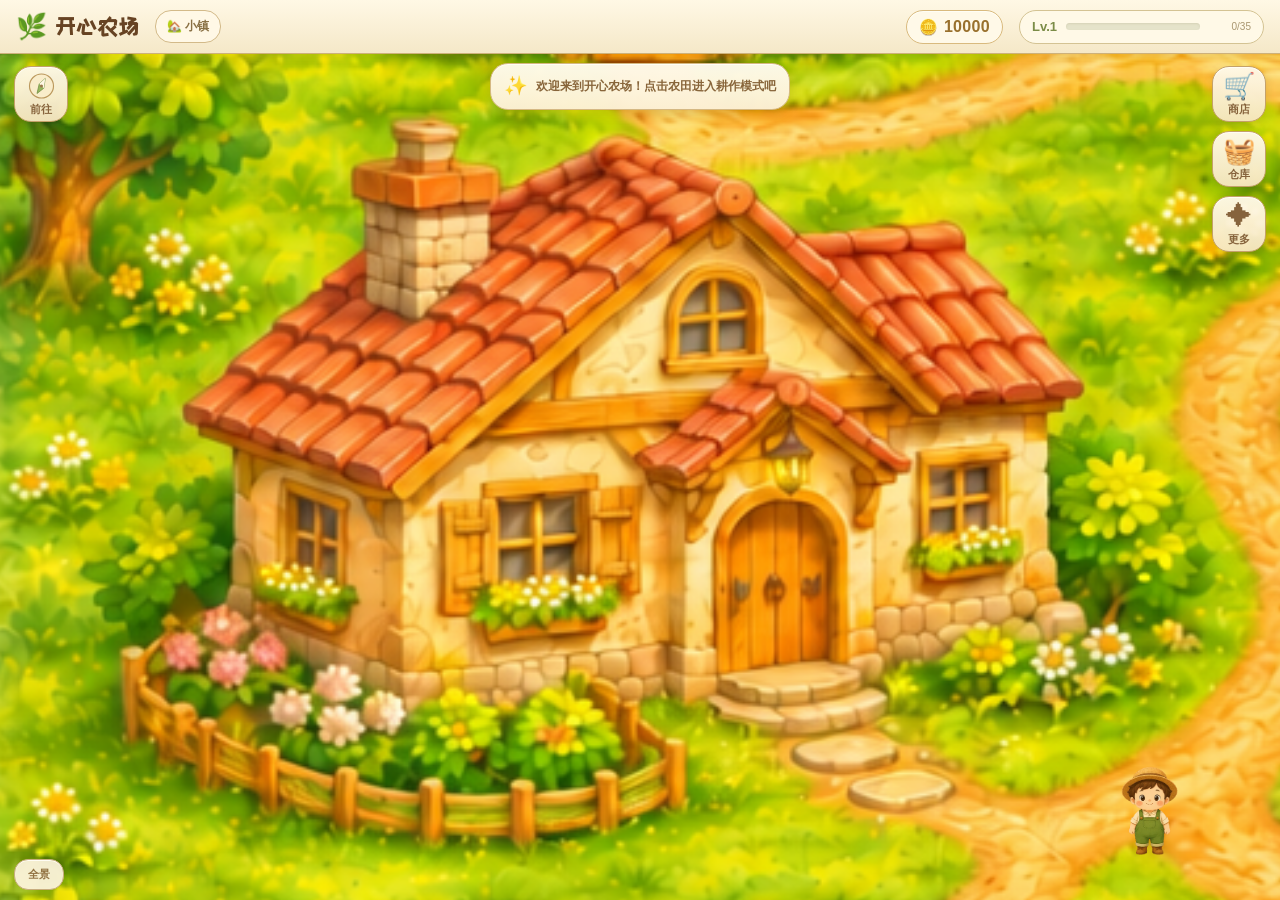
==== commit 2d2dbe45: "Publish layered town restaurant restoration preview" ====
--- a/preview/storybook/index.html
+++ b/preview/storybook/index.html
@@ -11,10 +11,10 @@
   <title>开心农场</title>
   <link rel="icon" href="data:image/svg+xml,%3Csvg xmlns='http://www.w3.org/2000/svg' viewBox='0 0 100 100'%3E%3Ctext y='.9em' font-size='90'%3E🌾%3C/text%3E%3C/svg%3E">
   <link rel="stylesheet" href="https://fonts.googleapis.com/css2?family=ZCOOL+KuaiLe&display=swap">
-  <link rel="stylesheet" href="css/style.css">
-  <link rel="stylesheet" href="css/natural-dialogs.css">
-  <link rel="stylesheet" href="css/natural-commerce.css">
-  <link rel="stylesheet" href="css/natural-chrome.css">
+  <link rel="stylesheet" href="css/style.css?v=167e955d2030">
+  <link rel="stylesheet" href="css/natural-dialogs.css?v=167e955d2030">
+  <link rel="stylesheet" href="css/natural-commerce.css?v=167e955d2030">
+  <link rel="stylesheet" href="css/natural-chrome.css?v=167e955d2030">
 </head>
 <body>
   <div id="loading-screen" class="loading-screen" role="status" aria-label="农场加载中">
@@ -149,6 +149,6 @@
       </div>
     </div>
   </div>
-  <script type="module" src="src/main.js"></script>
+  <script type="module" src="src/main.js?v=167e955d2030"></script>
 </body>
 </html>
--- a/preview/storybook/css/natural-dialogs.css
+++ b/preview/storybook/css/natural-dialogs.css
@@ -98,7 +98,7 @@
 .natural-amber{background:linear-gradient(#f7cc70,#eab54e);color:#80511e;border:1px solid #cc9b43;box-shadow:inset 0 1px #fff0bf,0 2px 1px #b8984e33}
 .natural-dialog button:focus-visible{outline:3px solid #6c8e43;outline-offset:2px}
 .natural-dialog .natural-card-action button{touch-action:manipulation}
-@media(max-height:480px){
+@media(max-height:480px),(orientation:portrait) and (max-width:480px){
  .storybook .animal-overlay.natural-dialog{padding:10px 16px}
  .natural-dialog .animal-panel{padding:10px 17px 8px;border-radius:21px}
  .natural-dialog .animal-head{min-height:54px;padding-bottom:7px;margin-bottom:8px;gap:9px}
@@ -129,3 +129,25 @@
  .natural-price{padding:5px 0}.natural-price strong{font-size:18px}.natural-price>span{font-size:11px}
  .natural-confirm-card{padding:12px 18px 15px;border-radius:20px}.natural-confirm-card header{padding-bottom:6px}.natural-confirm-card h2{font-size:21px}.natural-confirm-body{padding:8px 0;gap:14px}.confirm-chicken{height:79px;width:63px}.natural-confirm-body p{font-size:13px;line-height:1.6}.natural-confirm-reward{padding-top:5px}.natural-confirm-reward strong{font-size:15px}.natural-confirm-warning{padding:7px 10px;font-size:11px;margin:2px 0 10px}.natural-close{width:34px;height:34px;min-width:34px;font-size:25px}
 }
+
+.storybook[data-short=true] .animal-overlay.natural-dialog{padding:6px 14px}
+.storybook[data-short=true] .natural-dialog .animal-panel{padding:8px 15px 6px}
+.storybook[data-short=true] .natural-dialog .animal-head{min-height:42px;padding-bottom:5px;margin-bottom:5px}
+.storybook[data-short=true] .natural-dialog .animal-head h2 small{display:none}
+.storybook[data-short=true] .natural-dialog .animal-head h2>img{height:35px;width:33px}
+.storybook[data-short=true] .natural-dialog #animal-slots>.natural-card{padding:6px 10px}
+.storybook[data-short=true] .animal-portrait{min-height:0;flex:1 1 0;overflow:hidden;padding:1px 0}
+.storybook[data-short=true] .animal-portrait img{height:100%;min-height:0;max-height:60px}
+.storybook[data-short=true] .natural-production{min-height:31px;font-size:14px}
+.storybook[data-short=true] .natural-card-top{min-height:19px}
+.storybook[data-short=true] .natural-dialog .natural-card-action{min-height:33px;padding-top:3px}
+.storybook[data-short=true] .natural-dialog .natural-primary{min-height:30px;font-size:13px;padding:4px 9px}
+.storybook[data-short=true] .natural-other,.storybook[data-short=true] .natural-release-note{min-height:21px;margin-top:1px}
+.storybook[data-short=true] .natural-customer-head{min-height:49px;gap:8px}
+.storybook[data-short=true] .customer-portrait{height:49px;width:43px}
+.storybook[data-short=true] .natural-customer-head h3{font-size:14px;margin-bottom:3px}
+.storybook[data-short=true] .natural-demand{min-height:0;padding:4px 0;margin-top:3px}
+.storybook[data-short=true] .natural-demand .natural-item-art{height:30px;width:30px}
+.storybook[data-short=true] .natural-demand strong{font-size:15px}
+.storybook[data-short=true] .natural-price{padding:3px 0}
+.storybook[data-short=true] .natural-dialog-footer{min-height:17px;padding-top:3px}
--- a/preview/storybook/css/natural-commerce.css
+++ b/preview/storybook/css/natural-commerce.css
@@ -41,7 +41,10 @@
 .formula-arrow{font-size:26px;color:#c1ab7f}
 .natural-commerce button:focus-visible,.natural-mill button:focus-visible{outline:3px solid #6c8e43;outline-offset:2px}
 .natural-commerce [hidden]{display:none!important}
-@media(max-height:480px){
+.storybook .free-horizontal-scroll{scroll-snap-type:none!important;touch-action:none!important;scroll-behavior:auto}
+.storybook .free-horizontal-scroll>*{scroll-snap-align:none!important}
+.natural-commerce #shop-list>.commerce-card:only-child{margin-inline:auto;flex-grow:0;flex-basis:clamp(230px,32%,340px)}
+@media(max-height:480px),(orientation:portrait) and (max-width:480px){
  .natural-commerce-overlay,.storybook #panel-mill.natural-mill{padding:10px 16px}
  .storybook .natural-commerce,.storybook #panel-mill.natural-mill .modal-card{padding:10px 17px 8px;border-radius:21px}
  .natural-commerce .sheet-head,.natural-mill .mill-head{min-height:54px;padding-bottom:7px;margin-bottom:8px;gap:9px}
@@ -61,3 +64,25 @@
  .natural-mill .mill-body{gap:11px;padding-bottom:6px}.commerce-formula{gap:13px;min-height:65px}.commerce-formula>div{font-size:14px;gap:5px}.commerce-formula .commerce-art{width:70px;height:77px;max-height:77px}.commerce-formula .commerce-art img{max-height:66px}
  .natural-commerce .commerce-recipe .commerce-formula{gap:9px;min-height:60px}.natural-commerce .commerce-recipe .commerce-formula>div{font-size:12px;gap:3px}.natural-commerce .commerce-recipe .commerce-art{height:58px;max-height:58px;width:49px}.natural-commerce .commerce-recipe .commerce-art img{max-height:48px}
 }
+
+/* Browser toolbars and a quarter-turned phone must not clip the action row. */
+.storybook[data-short=true] .natural-commerce-overlay,.storybook[data-short=true] #panel-mill.natural-mill{padding:6px 14px}
+.storybook[data-short=true] .natural-commerce,.storybook[data-short=true] #panel-mill.natural-mill .modal-card{padding:8px 15px 6px}
+.storybook[data-short=true] .natural-commerce .sheet-head,.storybook[data-short=true] .natural-mill .mill-head{min-height:39px;padding-bottom:5px;margin-bottom:5px}
+.storybook[data-short=true] .natural-commerce h2 small,.storybook[data-short=true] .natural-mill h2 small{display:none}
+.storybook[data-short=true] .commerce-heading-icon{height:31px;width:32px;font-size:27px}
+.storybook[data-short=true] .natural-commerce .sheet-head h2,.storybook[data-short=true] .natural-mill .mill-head h2{font-size:20px}
+.storybook[data-short=true] .natural-commerce .shop-tabs{padding-bottom:5px}
+.storybook[data-short=true] .natural-commerce .shop-tabs button{min-height:28px;padding-block:3px}
+.storybook[data-short=true] #panel-shop .commerce-footer{display:none}
+.storybook[data-short=true] .commerce-card{padding:6px 10px}
+.storybook[data-short=true] .commerce-card-top{min-height:19px}
+.storybook[data-short=true] .commerce-art{min-height:0;flex:1 1 0;max-height:48px;overflow:hidden;padding:1px 0}
+.storybook[data-short=true] .commerce-art img{max-height:100%;min-height:0}
+.storybook[data-short=true] .commerce-card h3{font-size:14px;line-height:1.25;margin:2px 0}
+.storybook[data-short=true] .commerce-description,.storybook[data-short=true] .commerce-owned{font-size:10px;line-height:1.4;margin:1px 0}
+.storybook[data-short=true] .commerce-card-action{min-height:34px;padding-top:3px}
+.storybook[data-short=true] .commerce-card-action .natural-primary{min-height:31px;font-size:13px;padding:4px 8px}
+.storybook[data-short=true] .commerce-inventory-note{padding-top:3px;margin-bottom:1px}
+.storybook[data-short=true] .commerce-formula{min-height:0}
+.storybook[data-short=true] .commerce-formula .commerce-art{height:48px;flex:none}
--- a/preview/storybook/css/natural-chrome.css
+++ b/preview/storybook/css/natural-chrome.css
@@ -36,7 +36,13 @@
 .storybook .levelup-unlock[hidden]{display:none}.storybook #btn-close-levelup{width:100%;margin-top:10px;border-radius:18px;border:1px solid #74963e;background:linear-gradient(#b0ce70,#87ac47);color:#fffceb;font:700 16px var(--font);padding:10px 16px;box-shadow:inset 0 1px #e0efbc}
 .storybook .world-review-controls{left:14px;transform:none;bottom:10px;gap:6px}.storybook .world-review-controls button{background:#fff6e0eb;border:1px solid #c8ad7e;color:#927343;box-shadow:inset 0 1px #fffdf4;font-size:11px;min-height:31px;padding:6px 13px}
 .storybook button:focus-visible{outline:3px solid #78934d;outline-offset:2px}
-@media(max-height:480px){
+.storybook .town-entry{font:700 12px var(--font);color:#897044;border:1px solid #d3ba89;border-radius:16px;padding:7px 11px;background:#fff8e6;text-decoration:none;white-space:nowrap}
+.storybook #seed-tray{position:absolute;left:50%;right:auto;bottom:10px;margin:0;width:min(calc(100% - 140px),680px);height:72px;min-height:72px;padding:5px 10px;border:1px solid #bb925c;border-radius:18px;opacity:0;visibility:hidden;pointer-events:none;transform:translate(-50%,14px);transition:opacity .2s ease,transform .24s ease,visibility 0s linear .24s;box-shadow:inset 0 1px #eecb94,0 4px 14px #51401f33;z-index:7}
+.storybook.tray-open #seed-tray{height:72px;visibility:visible;opacity:1;pointer-events:auto;transform:translate(-50%,0);transition:opacity .2s ease,transform .24s ease,visibility 0s}
+.storybook[data-short=true] #seed-tray{height:62px;min-height:62px;padding-block:3px;bottom:6px}
+.storybook[data-short=true] #seed-tray .seed-chip{min-height:52px;height:52px}
+@media(prefers-reduced-motion:reduce){.storybook #seed-tray{transition:none}}
+@media(max-height:480px),(orientation:portrait) and (max-width:480px){
  .storybook{--hud-h:48px}.storybook .hud{padding:5px 14px;gap:12px}.storybook .hud-title{font-size:19px}.storybook .hud-title>span{font-size:21px}.storybook .hud-coins{min-height:31px;font-size:14px;padding:4px 10px}.storybook .hud-xp{max-width:210px;min-height:31px;padding:6px 10px}
  .natural-map-button,.storybook .side-actions .tab{width:48px;height:50px;min-height:50px;border-radius:15px}.natural-map-button{left:11px;top:calc(var(--hud-h) + 10px)}.natural-map-button svg{width:29px;height:29px}
  .storybook .side-actions{top:calc(var(--hud-h) + 10px);right:11px;gap:7px}.storybook .side-actions .natural-action-icon{font-size:24px;line-height:26px}.storybook .side-actions .tab>span:last-child{font-size:10px}
